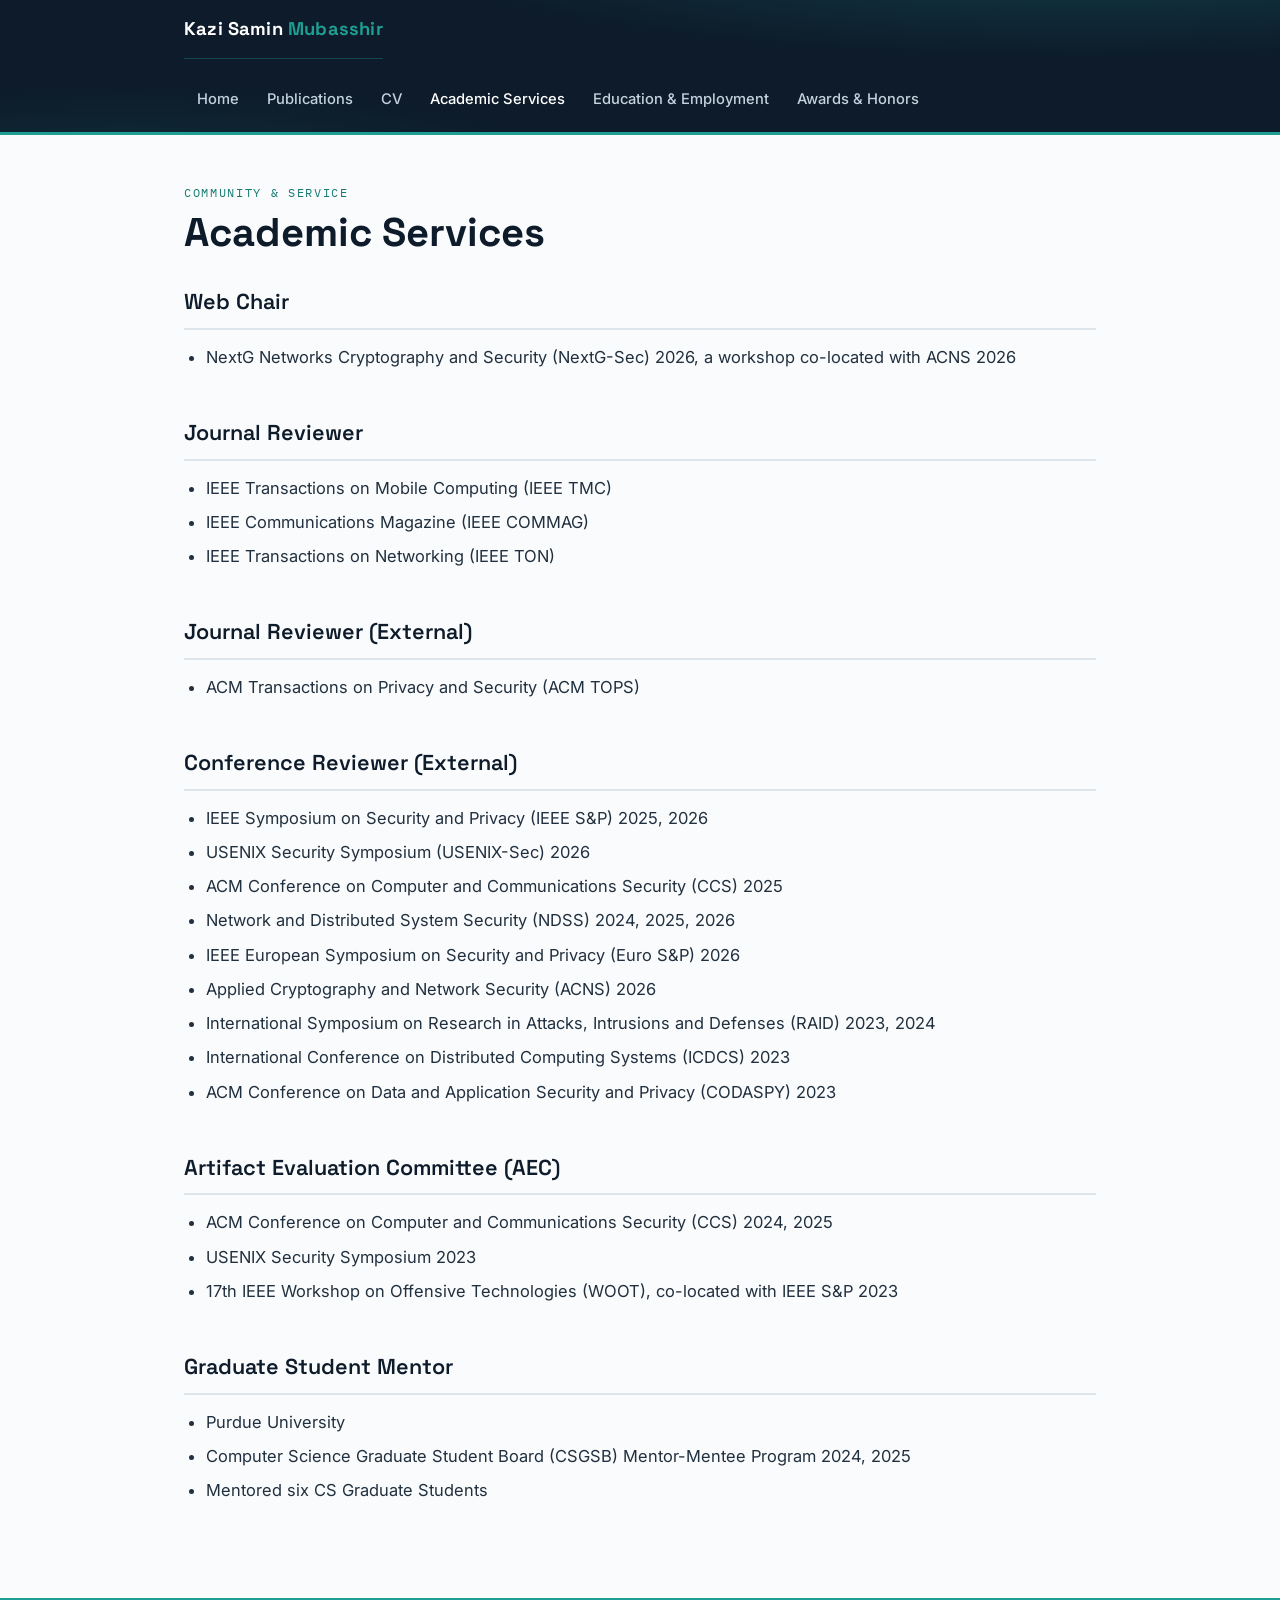
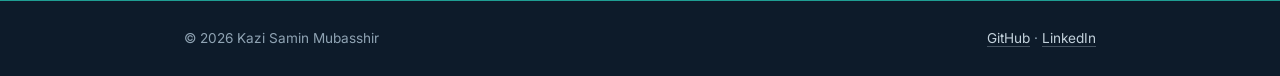
==== academic-services.html @ e9052cbe "Initial commit: migrate personal site from Google Sites to GitHub Pages" ====
<!DOCTYPE html>
<html lang="en">
<head>
<meta charset="UTF-8">
<meta name="viewport" content="width=device-width, initial-scale=1">
<title>Academic Services — Kazi Samin Mubasshir</title>
<meta name="description" content="Academic services by Kazi Samin Mubasshir.">
<link rel="stylesheet" href="assets/style.css">
</head>
<body>

<header>
  <div class="nav-wrap">
    <a class="brand" href="index.html">Kazi Samin <span>Mubasshir</span></a>
    <nav aria-label="Main">
      <ul>
        <li><a href="index.html">Home</a></li>
        <li><a href="publications.html">Publications</a></li>
        <li><a href="cv.html">CV</a></li>
        <li><a href="academic-services.html" class="active">Academic Services</a></li>
        <li><a href="education-employment.html">Education &amp; Employment</a></li>
        <li><a href="awards-and-honors.html">Awards &amp; Honors</a></li>
      </ul>
    </nav>
  </div>
</header>

<main>
  <p class="eyebrow">Community &amp; service</p>
  <h1>Academic Services</h1>

  <h2>Web Chair</h2>
  <ul>
    <li>NextG Networks Cryptography and Security (NextG-Sec) 2026, a workshop co-located with ACNS 2026</li>
  </ul>

  <h2>Journal Reviewer</h2>
  <ul>
    <li>IEEE Transactions on Mobile Computing (IEEE TMC)</li>
    <li>IEEE Communications Magazine (IEEE COMMAG)</li>
    <li>IEEE Transactions on Networking (IEEE TON)</li>
  </ul>

  <h2>Journal Reviewer (External)</h2>
  <ul>
    <li>ACM Transactions on Privacy and Security (ACM TOPS)</li>
  </ul>

  <h2>Conference Reviewer (External)</h2>
  <ul>
    <li>IEEE Symposium on Security and Privacy (IEEE S&amp;P) 2025, 2026</li>
    <li>USENIX Security Symposium (USENIX-Sec) 2026</li>
    <li>ACM Conference on Computer and Communications Security (CCS) 2025</li>
    <li>Network and Distributed System Security (NDSS) 2024, 2025, 2026</li>
    <li>IEEE European Symposium on Security and Privacy (Euro S&amp;P) 2026</li>
    <li>Applied Cryptography and Network Security (ACNS) 2026</li>
    <li>International Symposium on Research in Attacks, Intrusions and Defenses (RAID) 2023, 2024</li>
    <li>International Conference on Distributed Computing Systems (ICDCS) 2023</li>
    <li>ACM Conference on Data and Application Security and Privacy (CODASPY) 2023</li>
  </ul>

  <h2>Artifact Evaluation Committee (AEC)</h2>
  <ul>
    <li>ACM Conference on Computer and Communications Security (CCS) 2024, 2025</li>
    <li>USENIX Security Symposium 2023</li>
    <li>17th IEEE Workshop on Offensive Technologies (WOOT), co-located with IEEE S&amp;P 2023</li>
  </ul>

  <h2>Graduate Student Mentor</h2>
  <ul>
    <li>Purdue University</li>
    <li>Computer Science Graduate Student Board (CSGSB) Mentor-Mentee Program 2024, 2025</li>
    <li>Mentored six CS Graduate Students</li>
  </ul>
</main>

<footer>
  <div class="foot-wrap">
    <span>© 2026 Kazi Samin Mubasshir</span>
    <span><a href="https://github.com/KSMubasshir">GitHub</a> · <a href="https://www.linkedin.com/in/kazi-samin-mubasshir/">LinkedIn</a></span>
  </div>
</footer>

</body>
</html>
---- assets/style.css ----
/* ============================================================
   Kazi Samin Mubasshir — personal academic site
   Palette: ink navy / signal teal / paper
   ============================================================ */

@import url('https://fonts.googleapis.com/css2?family=Space+Grotesk:wght@400;500;600;700&family=Inter:wght@400;500;600&family=IBM+Plex+Mono:wght@400;500&display=swap');

:root {
  --ink: #0d1b2a;          /* deep navy — headers, footer */
  --ink-2: #14283d;        /* slightly lighter navy */
  --teal: #1f9e93;         /* signal teal accent */
  --teal-dim: #157a72;
  --paper: #fafbfc;        /* page background */
  --card: #ffffff;
  --text: #21303f;
  --muted: #5c6b7a;
  --line: #dde4ea;
  --mono: 'IBM Plex Mono', ui-monospace, monospace;
  --display: 'Space Grotesk', system-ui, sans-serif;
  --body: 'Inter', system-ui, sans-serif;
}

* { box-sizing: border-box; margin: 0; padding: 0; }

html { scroll-behavior: smooth; }
@media (prefers-reduced-motion: reduce) {
  html { scroll-behavior: auto; }
  * { animation: none !important; transition: none !important; }
}

body {
  font-family: var(--body);
  background: var(--paper);
  color: var(--text);
  line-height: 1.65;
  font-size: 16.5px;
}

/* ---------- Header / nav ---------- */
header {
  background: var(--ink);
  background-image:
    radial-gradient(ellipse 90% 140% at 85% -40%, rgba(31,158,147,0.28), transparent 60%),
    radial-gradient(ellipse 60% 100% at 10% 120%, rgba(31,158,147,0.12), transparent 55%);
  color: #eaf1f5;
  border-bottom: 3px solid var(--teal);
}

.nav-wrap {
  max-width: 960px;
  margin: 0 auto;
  padding: 0 24px;
  display: flex;
  align-items: center;
  justify-content: space-between;
  flex-wrap: wrap;
  gap: 8px;
  min-height: 64px;
}

.brand {
  font-family: var(--display);
  font-weight: 700;
  font-size: 1.15rem;
  letter-spacing: 0.01em;
  color: #fff;
  text-decoration: none;
  padding: 14px 0;
}
.brand span { color: var(--teal); }

nav ul {
  list-style: none;
  display: flex;
  flex-wrap: wrap;
  gap: 2px;
}
nav a {
  display: block;
  padding: 20px 13px;
  color: #c3d2dc;
  text-decoration: none;
  font-size: 0.92rem;
  font-weight: 500;
  border-bottom: 3px solid transparent;
  margin-bottom: -3px;
  transition: color .15s, border-color .15s;
}
nav a:hover { color: #fff; }
nav a.active { color: #fff; border-bottom-color: var(--teal); }
nav a:focus-visible, .brand:focus-visible {
  outline: 2px solid var(--teal);
  outline-offset: 2px;
}

/* ---------- Page shell ---------- */
main {
  max-width: 960px;
  margin: 0 auto;
  padding: 48px 24px 80px;
}

.eyebrow {
  font-family: var(--mono);
  font-size: 0.74rem;
  letter-spacing: 0.14em;
  text-transform: uppercase;
  color: var(--teal-dim);
  margin-bottom: 8px;
}

h1 {
  font-family: var(--display);
  font-size: clamp(1.8rem, 4vw, 2.5rem);
  font-weight: 700;
  color: var(--ink);
  line-height: 1.15;
  margin-bottom: 20px;
}

h2 {
  font-family: var(--display);
  font-size: 1.35rem;
  font-weight: 600;
  color: var(--ink);
  margin: 44px 0 14px;
  padding-bottom: 8px;
  border-bottom: 2px solid var(--line);
}
h2:first-of-type { margin-top: 28px; }

h3 {
  font-family: var(--display);
  font-size: 1.05rem;
  font-weight: 600;
  color: var(--ink-2);
  margin: 26px 0 8px;
}

p { margin-bottom: 14px; }
p:last-child { margin-bottom: 0; }

a { color: var(--teal-dim); text-decoration: none; border-bottom: 1px solid rgba(31,158,147,.35); }
a:hover { color: var(--teal); border-bottom-color: var(--teal); }
a:focus-visible { outline: 2px solid var(--teal); outline-offset: 2px; }

ul.plain { list-style: none; }
main ul:not(.plain) { padding-left: 22px; margin-bottom: 14px; }
main li { margin-bottom: 7px; }

/* ---------- Hero (home) ---------- */
.hero {
  display: grid;
  grid-template-columns: 200px 1fr;
  gap: 36px;
  align-items: start;
  margin-bottom: 8px;
}
.hero img.portrait {
  width: 200px;
  height: 200px;
  object-fit: cover;
  border-radius: 12px;
  border: 3px solid var(--ink);
  box-shadow: 6px 6px 0 var(--teal);
}
.hero .roles { margin-top: 14px; }

.role-card {
  border-left: 3px solid var(--teal);
  background: var(--card);
  border-radius: 0 8px 8px 0;
  padding: 12px 16px;
  margin-bottom: 12px;
  box-shadow: 0 1px 3px rgba(13,27,42,.06);
}
.role-card .org {
  font-family: var(--display);
  font-weight: 600;
  color: var(--ink);
}
.role-card .detail { color: var(--muted); font-size: 0.93rem; }

.social {
  display: flex;
  gap: 10px;
  margin-top: 16px;
  flex-wrap: wrap;
}
.social a {
  font-family: var(--mono);
  font-size: 0.78rem;
  border: 1px solid var(--line);
  border-radius: 6px;
  padding: 6px 12px;
  color: var(--ink-2);
  background: var(--card);
  transition: border-color .15s, color .15s;
}
.social a:hover { border-color: var(--teal); color: var(--teal-dim); }

/* ---------- News list ---------- */
.news { list-style: none; }
.news li {
  display: grid;
  grid-template-columns: 92px 1fr;
  gap: 14px;
  padding: 9px 0;
  border-bottom: 1px dashed var(--line);
}
.news .date {
  font-family: var(--mono);
  font-size: 0.78rem;
  color: var(--teal-dim);
  white-space: nowrap;
  padding-top: 3px;
}

/* ---------- Publications ---------- */
.pub-list { list-style: none; counter-reset: pub; }
.pub-list li {
  counter-increment: pub;
  position: relative;
  background: var(--card);
  border: 1px solid var(--line);
  border-radius: 10px;
  padding: 18px 20px 18px 62px;
  margin-bottom: 14px;
}
.pub-list li::before {
  content: counter(pub, decimal-leading-zero);
  position: absolute;
  left: 18px;
  top: 18px;
  font-family: var(--mono);
  font-size: 0.85rem;
  color: var(--teal);
  font-weight: 500;
}
.pub-list .venue {
  display: inline-block;
  font-family: var(--mono);
  font-size: 0.72rem;
  letter-spacing: 0.06em;
  text-transform: uppercase;
  color: var(--ink-2);
  background: #eef4f3;
  border: 1px solid #d5e5e2;
  border-radius: 4px;
  padding: 2px 8px;
  margin-top: 8px;
}
.pub-list strong.me { color: var(--ink); }

/* ---------- Generic cards / service lists ---------- */
.card {
  background: var(--card);
  border: 1px solid var(--line);
  border-radius: 10px;
  padding: 18px 22px;
  margin-bottom: 16px;
}
.card .meta { color: var(--muted); font-size: 0.93rem; }

/* ---------- CV page ---------- */
.cv-frame {
  width: 100%;
  height: 78vh;
  border: 1px solid var(--line);
  border-radius: 10px;
  margin-top: 18px;
  background: var(--card);
}
.btn {
  display: inline-block;
  font-family: var(--display);
  font-weight: 600;
  font-size: 0.95rem;
  color: #fff;
  background: var(--ink);
  border: none;
  border-bottom: 3px solid var(--teal);
  border-radius: 8px;
  padding: 10px 20px;
  margin-top: 6px;
}
.btn:hover { background: var(--ink-2); color: #fff; }

/* ---------- Footer ---------- */
footer {
  background: var(--ink);
  color: #8fa3b3;
  border-top: 3px solid var(--teal);
  font-size: 0.85rem;
}
.foot-wrap {
  max-width: 960px;
  margin: 0 auto;
  padding: 26px 24px;
  display: flex;
  justify-content: space-between;
  flex-wrap: wrap;
  gap: 10px;
}
footer a { color: #c3d2dc; border-bottom-color: rgba(195,210,220,.3); }
footer a:hover { color: #fff; }

/* ---------- Responsive ---------- */
@media (max-width: 720px) {
  .hero { grid-template-columns: 1fr; }
  .hero img.portrait { width: 160px; height: 160px; }
  nav a { padding: 12px 10px; }
  .news li { grid-template-columns: 1fr; gap: 2px; }
}
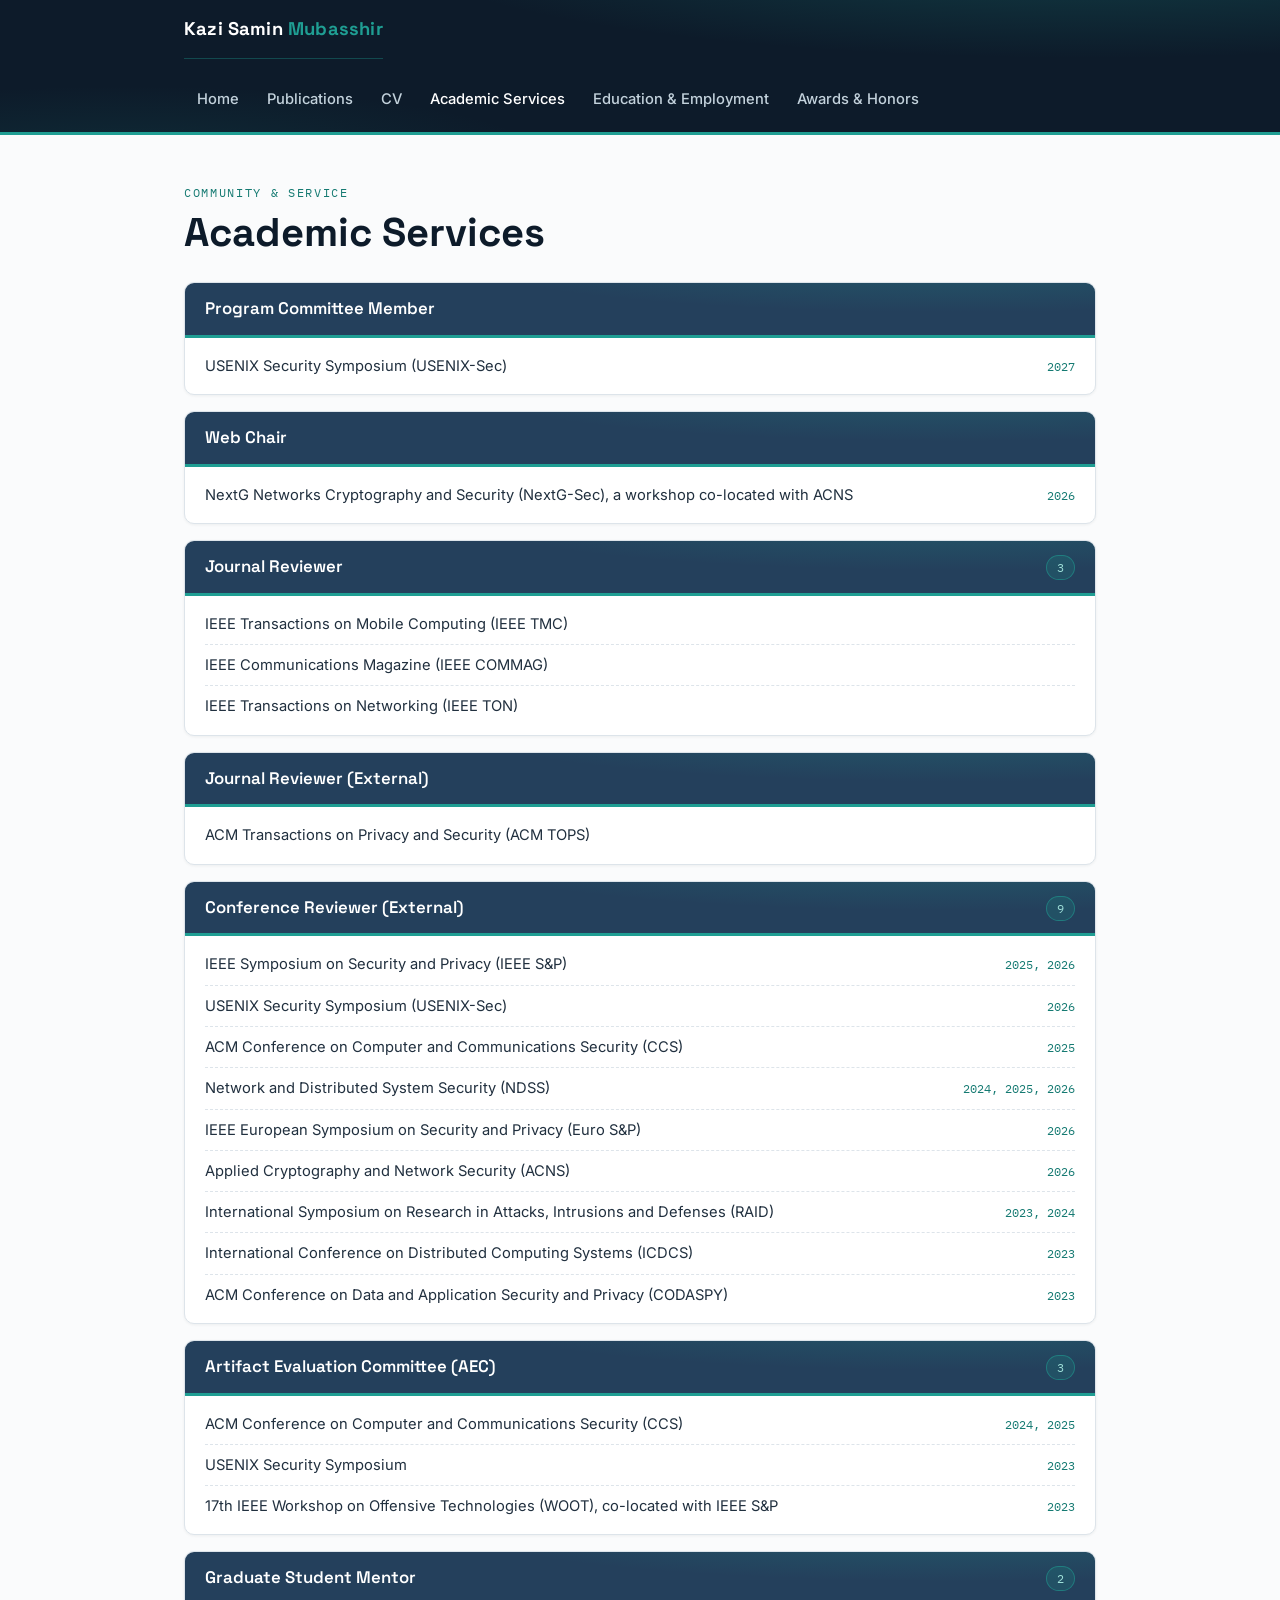
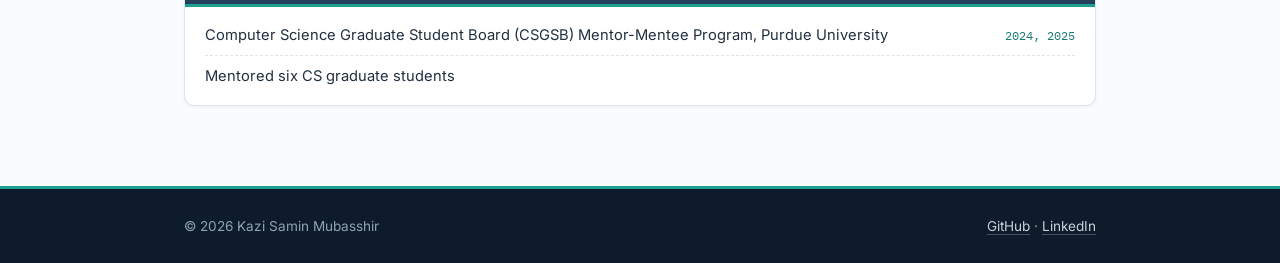
==== commit 0924b1af: "Refactor pages" ====
--- a/academic-services.html
+++ b/academic-services.html
@@ -29,49 +29,7 @@
   <p class="eyebrow">Community &amp; service</p>
   <h1>Academic Services</h1>
 
-  <h2>Web Chair</h2>
-  <ul>
-    <li>NextG Networks Cryptography and Security (NextG-Sec) 2026, a workshop co-located with ACNS 2026</li>
-  </ul>
-
-  <h2>Journal Reviewer</h2>
-  <ul>
-    <li>IEEE Transactions on Mobile Computing (IEEE TMC)</li>
-    <li>IEEE Communications Magazine (IEEE COMMAG)</li>
-    <li>IEEE Transactions on Networking (IEEE TON)</li>
-  </ul>
-
-  <h2>Journal Reviewer (External)</h2>
-  <ul>
-    <li>ACM Transactions on Privacy and Security (ACM TOPS)</li>
-  </ul>
-
-  <h2>Conference Reviewer (External)</h2>
-  <ul>
-    <li>IEEE Symposium on Security and Privacy (IEEE S&amp;P) 2025, 2026</li>
-    <li>USENIX Security Symposium (USENIX-Sec) 2026</li>
-    <li>ACM Conference on Computer and Communications Security (CCS) 2025</li>
-    <li>Network and Distributed System Security (NDSS) 2024, 2025, 2026</li>
-    <li>IEEE European Symposium on Security and Privacy (Euro S&amp;P) 2026</li>
-    <li>Applied Cryptography and Network Security (ACNS) 2026</li>
-    <li>International Symposium on Research in Attacks, Intrusions and Defenses (RAID) 2023, 2024</li>
-    <li>International Conference on Distributed Computing Systems (ICDCS) 2023</li>
-    <li>ACM Conference on Data and Application Security and Privacy (CODASPY) 2023</li>
-  </ul>
-
-  <h2>Artifact Evaluation Committee (AEC)</h2>
-  <ul>
-    <li>ACM Conference on Computer and Communications Security (CCS) 2024, 2025</li>
-    <li>USENIX Security Symposium 2023</li>
-    <li>17th IEEE Workshop on Offensive Technologies (WOOT), co-located with IEEE S&amp;P 2023</li>
-  </ul>
-
-  <h2>Graduate Student Mentor</h2>
-  <ul>
-    <li>Purdue University</li>
-    <li>Computer Science Graduate Student Board (CSGSB) Mentor-Mentee Program 2024, 2025</li>
-    <li>Mentored six CS Graduate Students</li>
-  </ul>
+  <div class="svc-grid" id="services-grid"></div>
 </main>
 
 <footer>
@@ -81,5 +39,8 @@
   </div>
 </footer>
 
+<script src="assets/data/academic-services.js"></script>
+<script src="assets/render.js"></script>
+
 </body>
 </html>
--- a/assets/style.css
+++ b/assets/style.css
@@ -173,7 +173,9 @@
   padding: 12px 16px;
   margin-bottom: 12px;
   box-shadow: 0 1px 3px rgba(13,27,42,.06);
-}
+  transition: box-shadow .15s, transform .15s;
+}
+.role-card:hover { box-shadow: 0 3px 10px rgba(13,27,42,.12); transform: translateY(-1px); }
 .role-card .org {
   font-family: var(--display);
   font-weight: 600;
@@ -215,6 +217,58 @@
   white-space: nowrap;
   padding-top: 3px;
 }
+
+/* Collapsible year groups (home page) */
+.news-group {
+  background: var(--card);
+  border: 1px solid var(--line);
+  border-radius: 10px;
+  margin-bottom: 12px;
+  overflow: hidden;
+  box-shadow: 0 1px 3px rgba(13,27,42,.06);
+}
+.news-toggle {
+  display: flex;
+  align-items: center;
+  gap: 12px;
+  width: 100%;
+  padding: 11px 18px;
+  background: #f0f5f4;
+  border: none;
+  border-left: 3px solid var(--teal);
+  cursor: pointer;
+  text-align: left;
+  transition: background .15s;
+}
+.news-toggle:hover { background: #e4efec; }
+.news-toggle:focus-visible { outline: 2px solid var(--teal); outline-offset: -2px; }
+.news-year {
+  font-family: var(--display);
+  font-weight: 700;
+  font-size: 1.05rem;
+  color: var(--ink);
+}
+.news-count {
+  font-family: var(--mono);
+  font-size: 0.7rem;
+  color: var(--teal-dim);
+  background: var(--card);
+  border: 1px solid #b9dfda;
+  border-radius: 999px;
+  padding: 1px 10px;
+  white-space: nowrap;
+}
+.news-toggle .chev { margin-left: auto; }
+.news-toggle .chev::before {
+  content: '▾';
+  display: inline-block;
+  color: var(--teal-dim);
+  transition: transform .15s;
+}
+.news-group.collapsed .chev::before { transform: rotate(-90deg); }
+.news-group.collapsed .news { display: none; }
+.news-group .news { padding: 4px 18px 10px; }
+.news-group .news li:last-child { border-bottom: none; }
 
 /* ---------- Publications ---------- */
 .pub-list { list-style: none; counter-reset: pub; }
@@ -262,6 +316,14 @@
 }
 .card .meta { color: var(--muted); font-size: 0.93rem; }
 
+.cards-2col {
+  display: grid;
+  grid-template-columns: repeat(auto-fit, minmax(280px, 1fr));
+  gap: 16px;
+  align-items: start;
+}
+.cards-2col .card { margin-bottom: 0; }
+
 /* ---------- CV page ---------- */
 .cv-frame {
   width: 100%;
@@ -286,6 +348,66 @@
 }
 .btn:hover { background: var(--ink-2); color: #fff; }
 
+/* ---------- Academic services (boxed grid) ---------- */
+.svc-grid {
+  display: grid;
+  grid-template-columns: 1fr;
+  gap: 16px;
+  margin-top: 26px;
+}
+.svc-card {
+  background: var(--card);
+  border: 1px solid var(--line);
+  border-radius: 10px;
+  overflow: hidden;
+  box-shadow: 0 1px 3px rgba(13,27,42,.06);
+}
+.svc-head {
+  display: flex;
+  justify-content: space-between;
+  align-items: baseline;
+  gap: 10px;
+  padding: 12px 20px;
+  background: #24405c;
+  background-image: radial-gradient(ellipse 90% 160% at 85% -40%, rgba(31,158,147,0.25), transparent 60%);
+  border-bottom: 3px solid var(--teal);
+}
+.svc-head .svc-role {
+  margin: 0;
+  padding: 0;
+  border: none;
+  font-size: 1.05rem;
+  color: #fff;
+}
+.svc-count {
+  font-family: var(--mono);
+  font-size: 0.72rem;
+  color: #9fe0d9;
+  background: rgba(31,158,147,0.18);
+  border: 1px solid rgba(31,158,147,0.55);
+  border-radius: 999px;
+  padding: 2px 10px;
+  white-space: nowrap;
+}
+.svc-items { list-style: none; padding: 8px 20px 14px; }
+.svc-items li {
+  display: flex;
+  justify-content: space-between;
+  align-items: baseline;
+  gap: 14px;
+  padding: 8px 0;
+  margin: 0;
+  border-bottom: 1px dashed var(--line);
+}
+.svc-items li:last-child { border-bottom: none; padding-bottom: 2px; }
+.svc-name { font-size: 0.92rem; }
+.svc-years {
+  font-family: var(--mono);
+  font-size: 0.78rem;
+  color: var(--teal-dim);
+  white-space: nowrap;
+}
+
 /* ---------- Footer ---------- */
 footer {
   background: var(--ink);
@@ -312,3 +434,187 @@
   nav a { padding: 12px 10px; }
   .news li { grid-template-columns: 1fr; gap: 2px; }
 }
+
+
+/* ============================================================
+   Publications — scholar-profile layout, light theme
+   ============================================================ */
+.pub-stats {
+  display: flex;
+  flex-wrap: wrap;
+  gap: 10px;
+  margin: 6px 0 30px;
+}
+.pub-stats .stat {
+  background: var(--card);
+  border: 1px solid var(--line);
+  border-radius: 8px;
+  padding: 10px 16px;
+  min-width: 110px;
+  box-shadow: 0 1px 3px rgba(13,27,42,.05);
+}
+.pub-stats .num {
+  font-family: var(--display);
+  font-size: 1.35rem;
+  font-weight: 700;
+  color: var(--ink);
+  line-height: 1.2;
+}
+.pub-stats .lbl {
+  font-family: var(--mono);
+  font-size: 0.68rem;
+  letter-spacing: 0.1em;
+  text-transform: uppercase;
+  color: var(--muted);
+}
+.pub-stats .note {
+  flex-basis: 100%;
+  font-size: 0.78rem;
+  color: var(--muted);
+}
+
+.pub-filters {
+  display: flex;
+  flex-wrap: wrap;
+  gap: 8px;
+  margin: 0 0 18px;
+}
+.filter-btn {
+  font-family: var(--mono);
+  font-size: 0.74rem;
+  color: var(--ink-2);
+  background: var(--card);
+  border: 1px solid var(--line);
+  border-radius: 999px;
+  padding: 5px 14px;
+  cursor: pointer;
+  transition: border-color .15s, color .15s, background .15s;
+}
+.filter-btn:hover { border-color: var(--teal); color: var(--teal-dim); }
+.filter-btn:focus-visible { outline: 2px solid var(--teal); outline-offset: 2px; }
+.filter-btn.is-active {
+  color: #fff;
+  background: var(--teal-dim);
+  border-color: var(--teal-dim);
+}
+
+.pub-empty { padding: 24px 18px; color: var(--muted); font-style: italic; }
+
+.pub-table-head {
+  display: grid;
+  grid-template-columns: 1fr 84px 64px;
+  gap: 16px;
+  padding: 8px 20px;
+  margin-bottom: 14px;
+  font-family: var(--mono);
+  font-size: 0.68rem;
+  letter-spacing: 0.12em;
+  text-transform: uppercase;
+  color: var(--muted);
+  border-bottom: 2px solid var(--line);
+}
+
+.pub-table-head .sort-btn {
+  font: inherit;
+  letter-spacing: inherit;
+  text-transform: inherit;
+  color: inherit;
+  background: none;
+  border: none;
+  padding: 0;
+  text-align: right;
+  cursor: pointer;
+  transition: color .15s;
+}
+.pub-table-head .sort-btn:hover { color: var(--teal-dim); }
+.pub-table-head .sort-btn:focus-visible { outline: 2px solid var(--teal); outline-offset: 2px; }
+.pub-table-head .sort-btn.is-active { color: var(--teal-dim); font-weight: 500; }
+.pub-table-head .sort-btn .arrow::before { content: '↕'; opacity: .45; }
+.pub-table-head .sort-btn.desc .arrow::before { content: '↓'; opacity: 1; }
+.pub-table-head .sort-btn.asc .arrow::before { content: '↑'; opacity: 1; }
+
+.pub-row {
+  display: grid;
+  grid-template-columns: 1fr 84px 64px;
+  gap: 16px;
+  padding: 18px 20px;
+  background: var(--card);
+  border: 1px solid var(--line);
+  border-radius: 10px;
+  margin-bottom: 14px;
+  box-shadow: 0 1px 3px rgba(13,27,42,.06);
+  align-items: start;
+  transition: border-color .15s, box-shadow .15s;
+}
+.pub-row:hover { border-color: var(--teal); box-shadow: 0 2px 8px rgba(13,27,42,.10); }
+
+.pub-row .title {
+  font-family: var(--display);
+  font-weight: 600;
+  font-size: 1.02rem;
+  color: var(--ink);
+  margin-bottom: 5px;
+}
+.pub-row .title a { color: var(--ink); border-bottom: 1px solid transparent; }
+.pub-row .title a:hover { color: var(--teal-dim); border-bottom-color: var(--teal); }
+
+.pub-row .authors { font-size: 0.88rem; color: var(--muted); margin-bottom: 3px; }
+.pub-row .authors .me {
+  color: #fff;
+  background: var(--teal-dim);
+  border-radius: 4px;
+  padding: 0 5px;
+  font-weight: 600;
+}
+.pub-row .venue-line { font-size: 0.85rem; color: var(--muted); font-style: italic; margin-bottom: 10px; }
+
+.badges { display: flex; flex-wrap: wrap; gap: 6px; margin-bottom: 10px; }
+.badge {
+  font-family: var(--mono);
+  font-size: 0.66rem;
+  letter-spacing: 0.05em;
+  border-radius: 4px;
+  padding: 2px 8px;
+  border: 1px solid;
+}
+.badge.rank  { color: #8a6100; border-color: #e3c980; background: #fdf6e3; }
+.badge.era   { color: #1d5d8f; border-color: #a9cbe6; background: #eaf3fa; }
+.badge.type  { color: #5a4494; border-color: #c4b5ec; background: #f3effc; }
+.badge.topic { color: var(--teal-dim); border-color: #b9dfda; background: #edf7f5; }
+
+.res { display: flex; flex-wrap: wrap; gap: 8px; }
+.res a {
+  font-family: var(--mono);
+  font-size: 0.74rem;
+  color: var(--ink-2);
+  background: var(--card);
+  border: 1px solid var(--line);
+  border-radius: 6px;
+  padding: 4px 12px;
+  transition: border-color .15s, color .15s;
+}
+.res a:hover { border-color: var(--teal); color: var(--teal-dim); }
+
+.pub-row .cited {
+  font-family: var(--mono);
+  font-size: 1.05rem;
+  font-weight: 500;
+  color: var(--teal-dim);
+  text-align: right;
+  padding-top: 2px;
+}
+.pub-row .cited small { display:block; font-size: 0.62rem; color: var(--muted); letter-spacing: 0.08em; }
+.pub-row .year {
+  font-family: var(--mono);
+  font-size: 0.92rem;
+  color: var(--muted);
+  text-align: right;
+  padding-top: 2px;
+}
+
+@media (max-width: 640px) {
+  .pub-table-head { display: flex; justify-content: flex-end; gap: 18px; }
+  .pub-table-head > span { display: none; }
+  .pub-row { grid-template-columns: 1fr; gap: 8px; }
+  .pub-row .cited, .pub-row .year { text-align: left; }
+}
